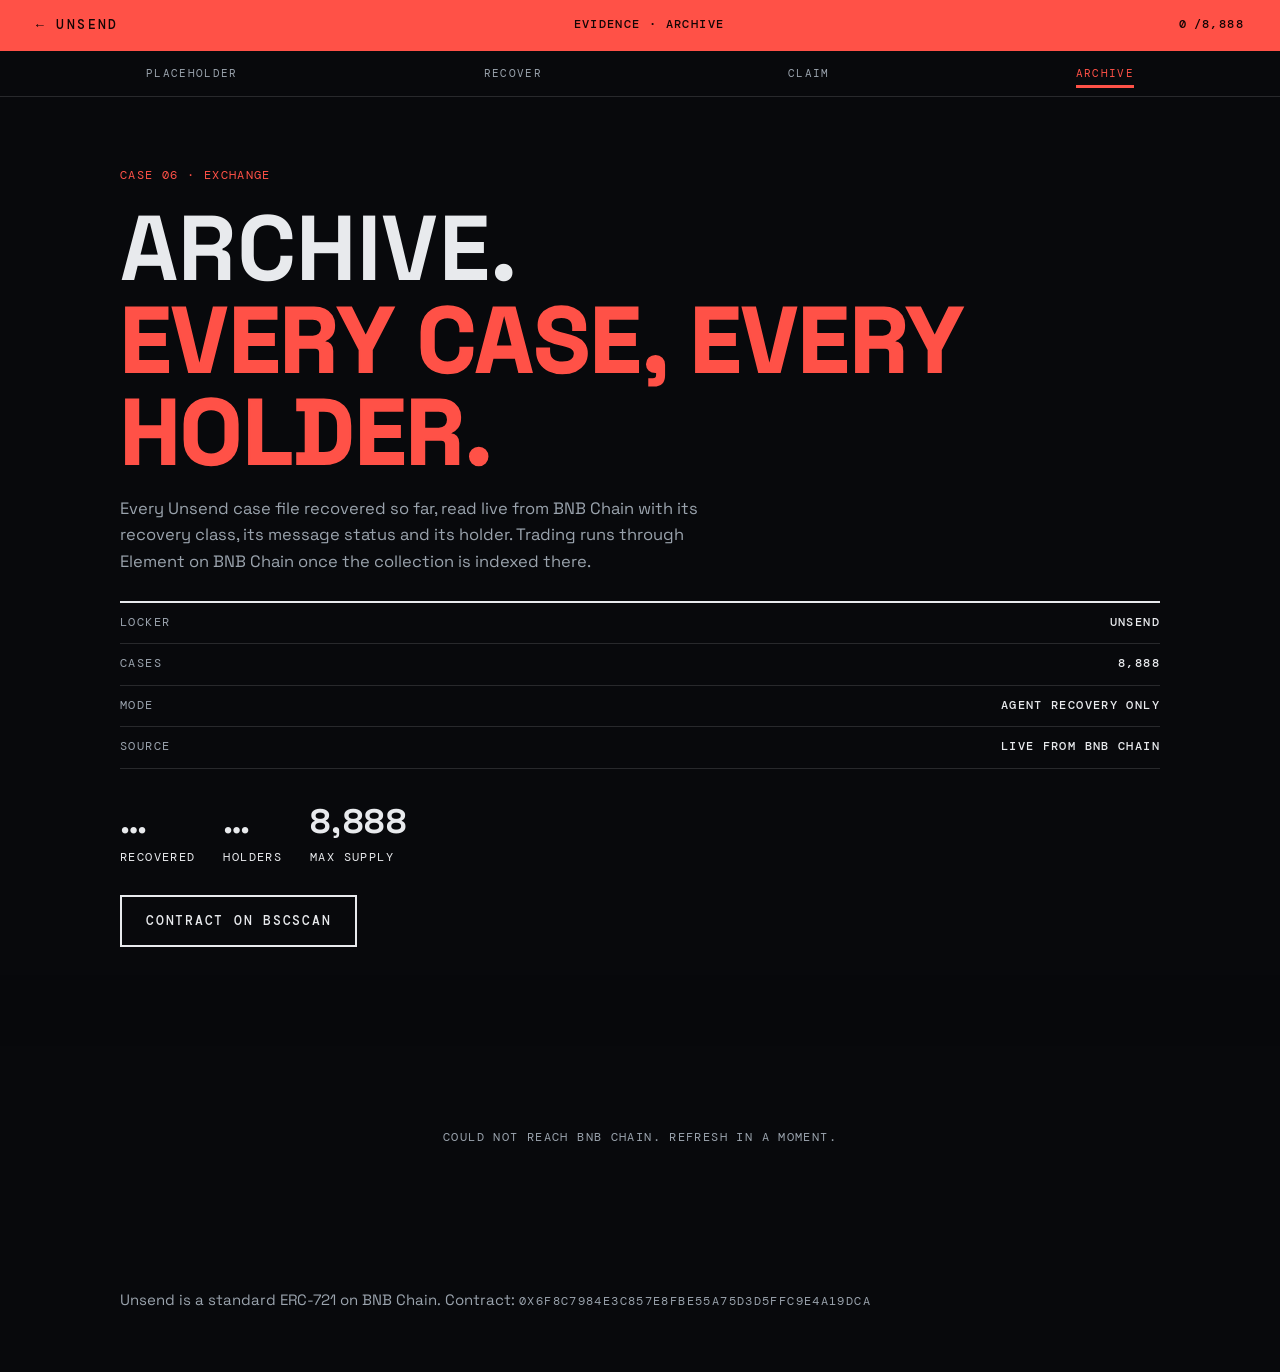
==== market.html @ 0ab35c06 "unsend.games static site for GitHub Pages (1/1)" ====
<!doctype html>
<html lang="en">
<head>
<meta charset="utf-8">
<meta name="viewport" content="width=device-width, initial-scale=1, viewport-fit=cover">
<title>Archive · Unsend</title>
<meta name="description" content="Unsend archive: every recovered case file, its recovery class, its message status and its owner, read live from BNB Chain.">
<meta name="theme-color" content="#08090C">
<meta property="og:title" content="Unsend Archive">
<meta property="og:description" content="Every recovered case, its verdict and its owner.">
<meta property="og:image" content="https://unsend.games/og.png">
<meta name="twitter:card" content="summary_large_image">
<link rel="icon" href="/favicon.svg" type="image/svg+xml">
<link rel="preconnect" href="https://fonts.googleapis.com"><link rel="preconnect" href="https://fonts.gstatic.com" crossorigin>
<link href="https://fonts.googleapis.com/css2?family=Space+Grotesk:wght@500;700&family=DM+Mono:ital,wght@0,400;0,500;1,400&display=swap" rel="stylesheet">
<link rel="stylesheet" href="/css/site.css">
<style>
.mk-head{padding:64px 20px 28px;max-width:1080px;margin:0 auto}
.mk-head h1{font-size:clamp(44px,11vw,92px);margin:14px 0 18px}
.mk-head p{max-width:620px;color:var(--mute)}
.mk-stats{display:flex;gap:28px;flex-wrap:wrap;margin-top:26px}
.mk-stats div b{display:block;font-family:var(--disp);font-weight:700;font-size:34px;color:var(--ink)}
.mk-tools{position:sticky;top:46px;z-index:10;background:rgba(8,9,12,.95);backdrop-filter:blur(8px);-webkit-backdrop-filter:blur(8px);border-top:1px solid var(--rule);border-bottom:1px solid var(--rule)}
.mk-tools .in{max-width:1080px;margin:0 auto;padding:12px 20px;display:flex;gap:10px;flex-wrap:wrap;align-items:center}
.mk-tools select{flex:1 1 30%;min-width:0}.mk-tools select,.mk-tools input{height:44px;border:1px solid var(--ink);background:var(--paper);font-family:var(--mono);font-size:12px;letter-spacing:.06em;padding:0 12px;color:var(--ink);border-radius:0}
.mk-tools input{flex:1 1 100%;min-width:0;font-size:16px}@media(min-width:760px){.mk-tools input{flex:1 1 220px;font-size:12px}.mk-tools select{flex:0 0 auto}}
.mk-grid{max-width:1080px;margin:0 auto;padding:18px 14px 60px;display:grid;grid-template-columns:repeat(2,1fr);gap:10px}@media(min-width:760px){.mk-grid{grid-template-columns:repeat(auto-fill,minmax(220px,1fr));gap:18px;padding:24px 20px 80px}}
.mk-card{background:var(--paper);border:1px solid var(--rule);display:flex;flex-direction:column}
.mk-card .art{aspect-ratio:1;background:#000;overflow:hidden}
.mk-card .art img{width:100%;height:100%;display:block;object-fit:cover}
.mk-card .meta{padding:10px 10px 2px}
.mk-card .meta h3{font-family:var(--mono);font-weight:500;font-size:16px;letter-spacing:.04em}
.mk-card .meta p{color:var(--mute);margin-top:4px}
.mk-card .acts{display:grid;grid-template-columns:1fr;gap:8px;padding:12px 14px 14px;margin-top:auto}
.mk-card .acts .btn{height:40px;padding:0 8px;font-size:10.5px}
@media(min-width:760px){.mk-card .meta{padding:14px 14px 4px}.mk-card .meta h3{font-size:18px}.mk-card .acts{grid-template-columns:1fr 1fr}}
.mk-empty{grid-column:1/-1;padding:60px 0;text-align:center;color:var(--mute)}
.mk-note{max-width:1080px;margin:0 auto;padding:0 20px 60px;color:var(--mute);font-size:15px}
</style>
</head>
<body>
<header class="tapebar">
  <a class="back" href="/">← UNSEND</a>
  <span class="mono">Evidence · Archive</span>
  <span class="count mono"><b id="barCount">0</b>/8,888</span>
</header>
<nav class="nav mono solo"><a href="/#placeholder">Placeholder</a><a href="/#recover">Recover</a><a href="/#claim">Claim</a><a href="/market" aria-current="page">Archive</a></nav>

<section class="mk-head">
  <span class="mono" style="color:var(--acc)">Case 06 · Exchange</span>
  <h1 class="display">Archive.<br><em class="outline">Every case, every holder.</em></h1>
  <p>Every Unsend case file recovered so far, read live from BNB Chain with its recovery class, its message status and its holder. Trading runs through Element on BNB Chain once the collection is indexed there.</p>
  <div class="casemeta mono">
    <div><span>Locker</span><b>UNSEND</b></div>
    <div><span>Cases</span><b>8,888</b></div>
    <div><span>Mode</span><b>Agent recovery only</b></div>
    <div><span>Source</span><b>Live from BNB Chain</b></div>
  </div>
  <div class="mk-stats mono">
    <div><b id="sMinted">…</b>Recovered</div>
    <div><b id="sOwners">…</b>Holders</div>
    <div><b>8,888</b>Max supply</div>
  </div>
  <div class="cta" style="margin-top:28px;display:flex;gap:10px;flex-wrap:wrap">
    <a class="btn line" href="https://bscscan.com/token/0x6f8C7984e3C857E8Fbe55A75D3d5FFc9E4a19DcA" target="_blank" rel="noopener">Contract on BscScan</a>
  </div>
</section>

<div class="mk-tools"><div class="in">
  <input id="q" placeholder="Search # or paste a wallet 0x…" autocomplete="off" spellcheck="false" aria-label="Search by id or wallet">
  <select id="fCls" aria-label="Recovery class"><option value="">All recoveries</option><option value="2">Restored</option><option value="1">Shard</option><option value="0">Ash</option></select>
  <select id="fPal" aria-label="Surface"><option value="">All surfaces</option></select>
  <select id="sort" aria-label="Sort"><option value="new">Newest</option><option value="old">Oldest</option></select>
</div></div>

<main class="mk-grid" id="grid"><div class="mk-empty mono">Reading BNB Chain…</div></main>
<p class="mk-note">Unsend is a standard ERC-721 on BNB Chain. Contract: <span class="mono">0x6f8C7984e3C857E8Fbe55A75D3d5FFc9E4a19DcA</span></p>

<script src="/js/art.js"></script>
<script src="/js/chain.js"></script>
<script>
const $ = (s) => document.querySelector(s);
let ALL = [];
const short = (a) => a.slice(0, 6) + '…' + a.slice(-4);
function opts(sel, vals) { [...new Set(vals)].sort().forEach((v) => { const o = document.createElement('option'); o.value = o.textContent = v; sel.appendChild(o); }); }
function render() {
  const q = $('#q').value.trim().toLowerCase(), f = $('#fCls').value, p = $('#fPal').value;
  let list = ALL.filter((x) => (f === '' || x.cls === Number(f)) && (!p || x.palette === p));
  if (q) list = /^0x[0-9a-f]{40}$/.test(q) ? list.filter((x) => x.owner.toLowerCase() === q) : list.filter((x) => String(x.id) === q.replace('#', '') || x.clsName.toLowerCase().includes(q) || x.msgLabel.toLowerCase().includes(q));
  list.sort((a, b) => $('#sort').value === 'old' ? a.id - b.id : b.id - a.id);
  const g = $('#grid'); g.innerHTML = '';
  if (!list.length) { g.innerHTML = '<div class="mk-empty mono">No case files match.</div>'; return; }
  for (const x of list) {
    const d = document.createElement('article'); d.className = 'mk-card rv';
    d.innerHTML = `<a class="art" href="https://bscscan.com/token/0x6f8C7984e3C857E8Fbe55A75D3d5FFc9E4a19DcA?a=${x.id}" target="_blank" rel="noopener"><img loading="lazy" src="${x.img}" alt="Unsend #${x.id}"></a>
      <div class="meta"><h3>UNSEND #${x.id}</h3><p class="mono">${x.clsName} · ${x.palette} · Recalled after ${x.recalled}</p><p class="mono">${x.msgLabel}</p><p class="mono">Holder <a href="https://bscscan.com/address/${x.owner}" target="_blank" rel="noopener">${short(x.owner)}</a></p></div>
      <div class="acts"><a class="btn line" href="${x.element}" target="_blank" rel="noopener">Element</a><a class="btn ink" href="https://bscscan.com/token/0x6f8C7984e3C857E8Fbe55A75D3d5FFc9E4a19DcA?a=${x.id}" target="_blank" rel="noopener">Inspect</a></div>`;
    g.appendChild(d);
  }
}
window.UnsendChain.market().then((j) => {
  ALL = j.items || []; $('#sMinted').textContent = j.minted.toLocaleString('en'); $('#sOwners').textContent = j.owners.toLocaleString('en'); $('#barCount').textContent = j.minted;
  opts($('#fPal'), ALL.map((x) => x.palette)); render();
  if (window.UnsendSmooth) window.UnsendSmooth();
}).catch(() => { $('#grid').innerHTML = '<div class="mk-empty mono">Could not reach BNB Chain. Refresh in a moment.</div>'; });
['#q', '#fCls', '#fPal', '#sort'].forEach((s) => $(s).addEventListener('input', render));
</script>
<script src="/js/smooth.js" defer></script>
</body>
</html>
---- css/site.css ----
:root{--bg:#08090C;--ink:#E8EAED;--paper:#0E1116;--mute:#9AA3AD;--rule:rgba(232,234,237,.14);--acc:#FF5147;--txt:#C3C9D1;--panel:#14181F;--disp:'Space Grotesk',system-ui,sans-serif;--mono:'DM Mono',ui-monospace,monospace}
*{box-sizing:border-box;margin:0;padding:0}
html{scroll-behavior:smooth;-webkit-text-size-adjust:100%}
body{background:var(--bg);color:var(--ink);font-family:var(--disp);font-size:16.5px;line-height:1.6;-webkit-font-smoothing:antialiased;overflow-x:hidden}
::selection{background:var(--acc);color:#140505}
a{color:inherit}
.mono{font-family:var(--mono);font-size:11.5px;letter-spacing:.12em;text-transform:uppercase}
.small{font-size:14px}
code{font-family:var(--mono);font-size:.85em;background:rgba(255,81,71,.13);padding:.1em .35em;color:var(--acc)}
.display{font-family:var(--disp);font-weight:700;text-transform:uppercase;letter-spacing:.005em;line-height:1}
.display em{font-style:normal;color:var(--acc)}

.notice{background:var(--acc);color:#140505;text-align:center;font-family:var(--mono);font-weight:500;font-size:11.5px;letter-spacing:.12em;text-transform:uppercase;padding:9px 14px;line-height:1.5}
.notice a{color:#140505;text-decoration:underline;text-underline-offset:3px}

.count{display:flex;align-items:center;gap:6px;color:var(--mute)}.count b{color:var(--acc);font-weight:500}
.count i{width:7px;height:7px;background:var(--acc);display:block;animation:blink 1.6s steps(2) infinite}
@keyframes blink{50%{opacity:.15}}

.hero{position:relative;padding:54px 20px 40px;overflow:hidden;border-bottom:1px solid var(--rule)}
.hero-in{position:relative;z-index:2;max-width:940px}
.hero h1{font-size:clamp(42px,11.5vw,104px)}
.lede{font-size:17px;line-height:1.65;max-width:560px;margin:22px 0 26px;color:var(--txt)}
.cta{display:flex;gap:10px;flex-wrap:wrap}
.btn{display:inline-flex;align-items:center;justify-content:center;height:52px;padding:0 24px;font-family:var(--mono);font-weight:500;font-size:12.5px;letter-spacing:.14em;text-transform:uppercase;text-decoration:none;border:2px solid var(--ink);cursor:pointer;transition:transform .15s,background .15s,color .15s;background:transparent;color:var(--ink)}
.btn:active{transform:translateY(1px)}
.btn.ink{background:var(--acc);border-color:var(--acc);color:#140505}.btn.ink:hover{background:transparent;color:var(--acc)}
.btn.line{background:transparent;color:var(--ink)}.btn.line:hover{background:var(--ink);color:var(--bg)}
.btn.sm{height:46px;padding:0 18px}
.hero-art{position:relative;z-index:2;margin-top:36px;border:2px solid var(--ink);max-width:760px;background:var(--paper)}
.hero-art img,.hero-art svg{display:block;width:100%;height:auto}
.hero-art figcaption{padding:10px 12px;border-top:1px solid var(--rule);color:var(--mute)}
.hero-foot{position:relative;z-index:2;display:flex;flex-wrap:wrap;gap:8px 22px;margin-top:34px;padding-top:14px;border-top:1px solid var(--rule);color:var(--mute)}

/* ---- interactive recovery demo ---- */
.demo{position:relative;z-index:2;margin-top:36px;max-width:760px;border:2px solid var(--ink);background:var(--paper)}
.demo-stage svg{display:block;width:100%;height:auto}
.demo-bar{display:flex;flex-wrap:wrap;gap:10px 16px;align-items:center;justify-content:space-between;padding:14px;border-top:1px solid var(--rule)}
.demo-meta{min-width:200px;flex:1}
.demo-note{color:var(--mute);font-size:14.5px;margin-top:2px}
.demo-note.hit{color:var(--acc);font-weight:700}
.demo.glitching{box-shadow:0 0 0 2px var(--acc)}
.demo.glitching .demo-stage svg{animation:glitch .5s steps(2,end)}
@keyframes glitch{0%{transform:translate(0)}15%{transform:translate(-7px,3px) skewX(-4deg)}35%{transform:translate(6px,-3px)}55%{transform:translate(-4px,1px) skewX(3deg)}75%{transform:translate(5px,2px)}100%{transform:translate(0)}}

.sec{padding:72px 20px;max-width:1080px;margin:0 auto;border-bottom:1px solid var(--rule)}
.sec.tape{--bg:#FF5147;--ink:#140505;--paper:#E8483E;--mute:#6E1712;--rule:rgba(20,5,5,.3);--txt:#330D0A;background:var(--acc);color:#140505;max-width:none;padding-left:max(20px,calc(50% - 540px));padding-right:max(20px,calc(50% - 540px))}
.sec.tape code{background:rgba(20,5,5,.14);color:#140505}
.sec.tape .btn{border-color:#140505;color:#140505}
.sec.tape .btn.ink{background:#140505;color:var(--acc)}
.sec.tape .btn.ink:hover{background:transparent;color:#140505}
.sec.tape .btn.line:hover{background:#140505;color:var(--acc)}
.art-no{color:var(--acc);margin-bottom:16px;display:flex;align-items:center;gap:12px;font-family:var(--mono);font-weight:500;font-size:11.5px;letter-spacing:.14em;text-transform:uppercase}
.sec.tape .art-no{color:#140505}
.art-no:after{content:"";height:2px;width:56px;background:var(--acc)}
.sec.tape .art-no:after{background:#140505}
.sec h2{font-size:clamp(29px,7vw,48px);margin-bottom:22px;max-width:840px}
.body{max-width:640px;font-size:16.5px;line-height:1.65;color:var(--txt)}
.body+.body{margin-top:14px}

.mockbubble{max-width:560px;margin:30px 0 6px;background:var(--panel);border:1px solid var(--rule);border-radius:18px;padding:22px 22px 20px}
.mockbubble .bar{display:block;width:46%;height:16px;border-radius:8px;background:rgba(154,163,173,.4);margin-bottom:12px}
.mockbubble .was{color:var(--mute);font-style:italic;font-size:15px}
.mockbubble .who{display:flex;justify-content:space-between;gap:12px;margin-top:16px;color:var(--mute)}

.forms{display:grid;grid-template-columns:1fr 1fr;gap:12px;margin:32px 0 24px}
.form{position:relative;background:var(--paper);border:1px solid var(--rule);overflow:hidden}
.form svg{display:block;width:100%;height:auto}
.form.shard:hover svg{animation:glitch .45s steps(2,end)}
.form figcaption{padding:12px 12px 14px}
.form figcaption b{display:block;font-family:var(--mono);font-weight:500;font-size:15px;letter-spacing:.06em;text-transform:uppercase;color:var(--ink)}
.form figcaption span{color:var(--mute);font-size:13.5px;line-height:1.4;display:block;margin-top:2px}
.pals{display:flex;flex-wrap:wrap;gap:8px}
.pal{border:1px solid var(--rule);padding:7px 11px;font-family:var(--mono);font-size:11px;letter-spacing:.12em;text-transform:uppercase;color:var(--mute)}

.slots{display:grid;grid-template-columns:repeat(2,1fr);gap:8px;margin:30px 0 8px}
.slot{border:1px solid var(--rule);padding:12px 12px 14px;min-height:76px}
.slot .no{color:var(--mute);font-family:var(--mono);font-size:10.5px;letter-spacing:.14em}
.slot .w{font-family:var(--mono);font-size:13.5px;letter-spacing:.02em;margin-top:7px;color:var(--mute);text-transform:none;line-height:1.45}
.slot.found{background:var(--acc);border-color:var(--acc)}
.slot.found .no{color:#6E1712}
.slot.found .w{color:#140505;font-weight:500}
@media(min-width:760px){.slots{grid-template-columns:repeat(3,1fr)}}

.ledger{margin:32px 0;border-top:2px solid var(--ink)}
.l-row{display:flex;justify-content:space-between;align-items:baseline;gap:16px;padding:14px 0;border-bottom:1px solid var(--rule)}
.l-row .k{color:var(--mute)}.l-row .v{font-size:20px;font-weight:700;white-space:nowrap}.l-row .v b{font-weight:700}
.l-row .v.mono{font-size:12px;color:var(--ink)}
.meter{position:relative;height:10px;margin:6px 0 4px;background:repeating-linear-gradient(90deg,rgba(154,163,173,.28) 0 1px,transparent 1px 10px)}
.meter div{height:100%;width:0;background:var(--acc);transition:width .8s}
.sec.tape .meter div{background:#140505}
.meter .tick{position:absolute;top:-4px;bottom:-4px;width:2px;background:var(--ink)}

.steps{list-style:none;margin:10px 0 28px}
.steps li{display:grid;grid-template-columns:44px 1fr;gap:6px;padding:18px 0;border-bottom:1px solid var(--rule)}
.steps li>span{color:var(--acc);font-weight:500;padding-top:3px}
.sec.tape .steps li>span{color:#140505}
.steps b{font-weight:700}
.code{border:2px solid var(--ink);background:var(--paper);margin-bottom:12px}
.code-top{display:flex;justify-content:space-between;align-items:center;padding:8px 8px 8px 14px;border-bottom:1px solid var(--rule);color:var(--mute)}
.code pre{font-family:var(--mono);font-size:12.5px;line-height:1.7;padding:16px 14px;overflow-x:auto;white-space:pre}
.code.dark{background:#000;color:#E8EAED;border-color:#000}
.code.dark .code-top{border-color:rgba(232,234,237,.25);color:#9AA3AD}
.code.dark .chip{color:#E8EAED;border-color:rgba(232,234,237,.4)}
.code.dark code{background:rgba(255,81,71,.16)}
.chip{font-family:var(--mono);font-size:11px;letter-spacing:.12em;text-transform:uppercase;background:transparent;border:1px solid var(--ink);color:var(--ink);padding:8px 12px;cursor:pointer}
.chip:hover{background:var(--ink);color:var(--bg)}
.caddr{color:inherit;text-decoration:underline;text-underline-offset:3px}
.check{margin-top:26px}
.check label{display:block;color:var(--mute);margin-bottom:8px}
.check-row{display:flex;gap:8px}
.check input{flex:1;min-width:0;height:46px;padding:0 12px;font-family:var(--mono);font-size:13px;background:var(--paper);border:1px solid var(--ink);color:var(--ink);outline:none}
.check input:focus{border-width:2px}
#whoOut,#workOut{margin-top:10px;text-transform:none;letter-spacing:.02em;min-height:1.4em}

.gallery{display:grid;grid-template-columns:1fr 1fr;gap:12px;margin-top:28px}
.gallery a{display:block;border:1px solid var(--rule);background:var(--paper);text-decoration:none;transition:transform .2s}
.gallery a:hover{transform:translateY(-3px)}
.gallery svg{display:block;width:100%;height:auto}
.empty{grid-column:1/-1;color:var(--mute);padding:40px 0;text-align:center;border:1px dashed var(--rule)}

details{border-bottom:1px solid var(--rule);max-width:760px}
summary{cursor:pointer;list-style:none;padding:20px 0;font-size:16.5px;font-weight:700;display:flex;justify-content:space-between;gap:16px}
summary::-webkit-details-marker{display:none}
summary:after{content:"+";font-family:var(--mono);color:var(--acc)}
details[open] summary:after{content:"−"}
details p{padding:0 0 22px;max-width:640px;color:var(--txt)}

.foot{display:flex;flex-wrap:wrap;gap:10px 24px;justify-content:space-between;padding:26px 20px 40px;max-width:1080px;margin:0 auto;color:var(--mute)}
.foot a{text-decoration:none}.foot a:hover{color:var(--acc)}

.rv{opacity:0;transform:translateY(14px);transition:opacity .7s,transform .7s}.rv.in{opacity:1;transform:none}

@media (min-width:760px){
  .hero{padding:84px 36px 48px}.sec{padding:110px 36px}
  .sec.tape{padding-left:max(36px,calc(50% - 540px));padding-right:max(36px,calc(50% - 540px))}
  .forms{grid-template-columns:repeat(4,1fr)}
  .gallery{grid-template-columns:repeat(4,1fr)}
  .foot{padding:30px 36px 50px}
}
@media (prefers-reduced-motion:reduce){*{animation:none!important;transition:none!important}}

.mk-pill{text-decoration:none;border:1px solid var(--ink);padding:7px 10px;color:var(--ink);white-space:nowrap;font-family:var(--mono);font-size:11px;letter-spacing:.12em;text-transform:uppercase}.mk-pill:hover{background:var(--acc);color:#140505;border-color:var(--acc)}

/* ---- mobile-first nav + smoothness ---- */
@view-transition{navigation:auto}
::view-transition-old(root),::view-transition-new(root){animation-duration:.28s;animation-timing-function:cubic-bezier(.2,.7,.2,1)}
html{scroll-padding-top:72px}
body{-webkit-tap-highlight-color:transparent;padding-bottom:calc(64px + env(safe-area-inset-bottom))}
a,button,.btn,summary,select{touch-action:manipulation}
.nav{display:flex;position:fixed;left:0;right:0;bottom:0;z-index:30;gap:0;justify-content:space-around;overflow-x:auto;scrollbar-width:none;padding:0 6px env(safe-area-inset-bottom);background:rgba(8,9,12,.96);backdrop-filter:blur(12px);-webkit-backdrop-filter:blur(12px);border-top:1px solid var(--acc)}
.nav::-webkit-scrollbar{display:none}
.nav a{flex:0 0 auto;display:flex;align-items:center;min-height:56px;padding:0 10px;position:relative;transition:color .2s;font-family:var(--mono);font-size:11px;letter-spacing:.12em;text-transform:uppercase;text-decoration:none;color:var(--mute)}
.nav a:hover{color:var(--acc)}
.nav a[aria-current="page"],.nav a.on{color:var(--acc)}
.nav a[aria-current="page"]:after,.nav a.on:after{content:"";position:absolute;left:10px;right:10px;top:0;height:3px;background:var(--acc)}
.mk-pill{display:none}
.rv{transition:opacity .8s cubic-bezier(.2,.7,.2,1),transform .8s cubic-bezier(.2,.7,.2,1)}
.btn,.chip,.mk-card,.gallery a,.form{transition:transform .25s cubic-bezier(.2,.7,.2,1),background .2s,color .2s,border-color .2s,box-shadow .25s}
.btn:active,.mk-card:active,.gallery a:active{transform:scale(.98)}
img.fade{opacity:0;transition:opacity .5s}img.fade.ok{opacity:1}
details p{animation:dIn .35s cubic-bezier(.2,.7,.2,1)}
@keyframes dIn{from{opacity:0;transform:translateY(-4px)}}
@media (min-width:760px){
  body{padding-bottom:0}
  .nav{position:static;background:none;backdrop-filter:none;-webkit-backdrop-filter:none;border:0;padding:0;gap:26px;overflow:visible}
  .nav a{min-height:0;padding:0;color:var(--mute)}
  .nav a[aria-current="page"]:after,.nav a.on:after{left:0;right:0;top:auto;bottom:-6px}
  .mk-pill{display:inline-block}
  .mk-card:hover,.gallery a:hover{transform:translateY(-3px)}
}

/* ---- page tops: wordmark masthead (home) and evidence tape (archive) ---- */
.mast{padding:18px 20px 0;border-bottom:1px solid var(--rule)}
.mast-top{display:flex;justify-content:space-between;align-items:center;gap:14px;color:var(--mute)}
.mast-word{display:flex;align-items:center;gap:.05em;font-family:var(--disp);font-weight:700;font-size:clamp(78px,20.5vw,224px);line-height:.95;margin:14px 0 6px;color:var(--ink);text-transform:uppercase}
.wm-bar{display:inline-block;width:1.52em;height:.58em;border-radius:.09em;background:linear-gradient(180deg,#B4BCC5,#878F99);box-shadow:inset 0 0 0 1px rgba(255,255,255,.1)}
.unsent-pill{display:inline-flex;align-items:center;gap:9px;margin:8px 0 20px;padding:9px 16px;border-radius:999px;background:var(--panel);border:1px solid var(--rule);color:var(--mute);font-family:var(--mono);font-size:12.5px;letter-spacing:.05em}
.unsent-pill i{width:8px;height:8px;border-radius:50%;background:var(--mute);display:block}
.redact{display:flex;gap:8px;align-items:center;padding:13px 20px;border-bottom:1px solid var(--rule);overflow:hidden}
.redact span{display:block;height:10px;background:#232830;border-radius:2px;flex:none}
.tapebar{position:sticky;top:0;z-index:20;display:flex;align-items:center;justify-content:space-between;gap:14px;padding:13px 20px;background:var(--acc);color:#140505}
.tapebar .back{font-family:var(--mono);font-weight:500;letter-spacing:.18em;text-decoration:none;font-size:13px;color:#140505}
.tapebar .mono{font-weight:500}
.tapebar .count{color:#140505}.tapebar .count b{color:#140505}
.outline{color:transparent;-webkit-text-stroke:2px var(--acc)}
.casemeta{margin-top:26px;border-top:2px solid var(--ink)}
.casemeta div{display:flex;justify-content:space-between;gap:16px;padding:11px 0;border-bottom:1px solid var(--rule)}
.casemeta span{color:var(--mute)}.casemeta b{font-weight:500;color:var(--ink)}
@media (min-width:760px){
  .mast{padding:26px 36px 0}
  .redact{padding:13px 36px}
  .tapebar{padding:15px 36px}
  .nav.solo{padding:14px 36px;border-bottom:1px solid var(--rule)}
}
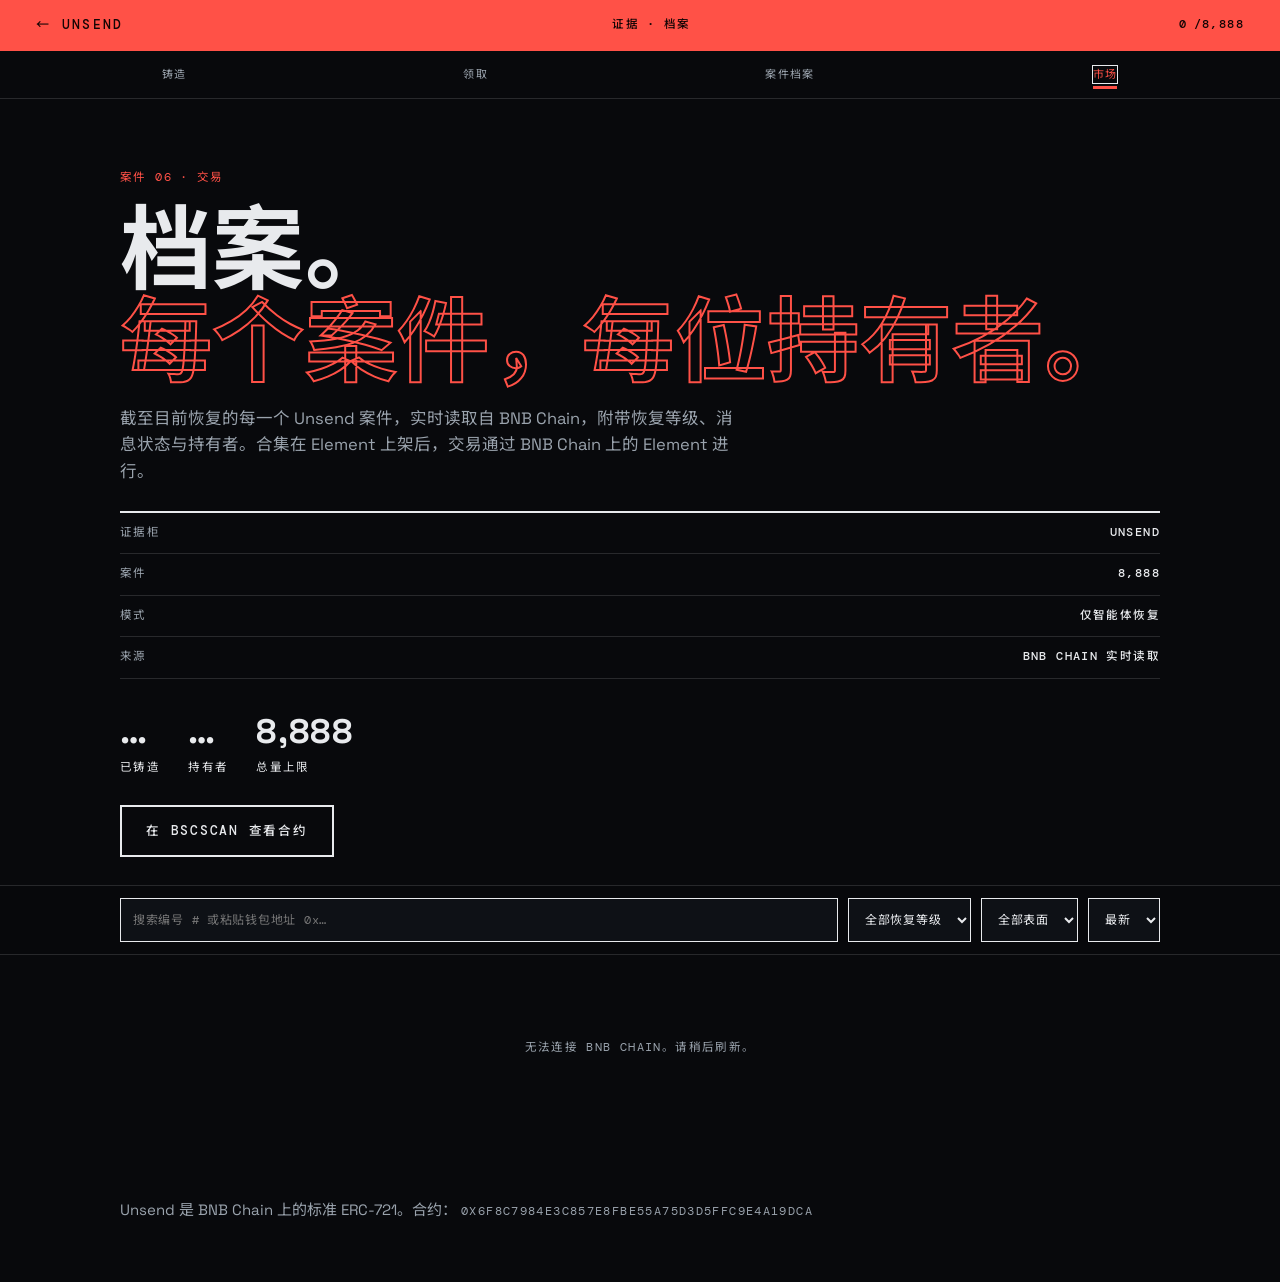
==== commit 126abb3c: "unsend.games static site for GitHub Pages (1/1)" ====
--- a/market.html
+++ b/market.html
@@ -1,18 +1,18 @@
 <!doctype html>
-<html lang="en">
+<html lang="zh-CN">
 <head>
 <meta charset="utf-8">
 <meta name="viewport" content="width=device-width, initial-scale=1, viewport-fit=cover">
-<title>Archive · Unsend</title>
-<meta name="description" content="Unsend archive: every recovered case file, its recovery class, its message status and its owner, read live from BNB Chain.">
+<title>档案 · Unsend</title>
+<meta name="description" content="Unsend 档案：每一个已恢复的案件、它的恢复等级、消息状态与持有者，实时读取自 BNB Chain。">
 <meta name="theme-color" content="#08090C">
-<meta property="og:title" content="Unsend Archive">
-<meta property="og:description" content="Every recovered case, its verdict and its owner.">
+<meta property="og:title" content="Unsend 档案">
+<meta property="og:description" content="每一个已恢复的案件、它的结论与持有者。">
 <meta property="og:image" content="https://unsend.games/og.png">
 <meta name="twitter:card" content="summary_large_image">
 <link rel="icon" href="/favicon.svg" type="image/svg+xml">
 <link rel="preconnect" href="https://fonts.googleapis.com"><link rel="preconnect" href="https://fonts.gstatic.com" crossorigin>
-<link href="https://fonts.googleapis.com/css2?family=Space+Grotesk:wght@500;700&family=DM+Mono:ital,wght@0,400;0,500;1,400&display=swap" rel="stylesheet">
+<link href="https://fonts.googleapis.com/css2?family=Space+Grotesk:wght@500;700&family=DM+Mono:ital,wght@0,400;0,500;1,400&family=Noto+Sans+SC:wght@400;700;900&display=swap" rel="stylesheet">
 <link rel="stylesheet" href="/css/site.css">
 <style>
 .mk-head{padding:64px 20px 28px;max-width:1080px;margin:0 auto}
@@ -41,40 +41,40 @@
 <body>
 <header class="tapebar">
   <a class="back" href="/">← UNSEND</a>
-  <span class="mono">Evidence · Archive</span>
+  <span class="mono">证据 · 档案</span>
   <span class="count mono"><b id="barCount">0</b>/8,888</span>
 </header>
-<nav class="nav mono solo"><a href="/#placeholder">Placeholder</a><a href="/#recover">Recover</a><a href="/#claim">Claim</a><a href="/market" aria-current="page">Archive</a></nav>
+<nav class="nav mono solo"><a href="/#recover">铸造</a><a href="/#claim">领取</a><a href="/case">案件档案</a><a href="/market" class="mk-pill" aria-current="page">市场</a></nav>
 
 <section class="mk-head">
-  <span class="mono" style="color:var(--acc)">Case 06 · Exchange</span>
-  <h1 class="display">Archive.<br><em class="outline">Every case, every holder.</em></h1>
-  <p>Every Unsend case file recovered so far, read live from BNB Chain with its recovery class, its message status and its holder. Trading runs through Element on BNB Chain once the collection is indexed there.</p>
+  <span class="mono" style="color:var(--acc)">案件 06 · 交易</span>
+  <h1 class="display">档案。<br><em class="outline">每个案件，每位持有者。</em></h1>
+  <p>截至目前恢复的每一个 Unsend 案件，实时读取自 BNB Chain，附带恢复等级、消息状态与持有者。合集在 Element 上架后，交易通过 BNB Chain 上的 Element 进行。</p>
   <div class="casemeta mono">
-    <div><span>Locker</span><b>UNSEND</b></div>
-    <div><span>Cases</span><b>8,888</b></div>
-    <div><span>Mode</span><b>Agent recovery only</b></div>
-    <div><span>Source</span><b>Live from BNB Chain</b></div>
+    <div><span>证据柜</span><b>UNSEND</b></div>
+    <div><span>案件</span><b>8,888</b></div>
+    <div><span>模式</span><b>仅智能体恢复</b></div>
+    <div><span>来源</span><b>BNB Chain 实时读取</b></div>
   </div>
   <div class="mk-stats mono">
-    <div><b id="sMinted">…</b>Recovered</div>
-    <div><b id="sOwners">…</b>Holders</div>
-    <div><b>8,888</b>Max supply</div>
+    <div><b id="sMinted">…</b>已铸造</div>
+    <div><b id="sOwners">…</b>持有者</div>
+    <div><b>8,888</b>总量上限</div>
   </div>
   <div class="cta" style="margin-top:28px;display:flex;gap:10px;flex-wrap:wrap">
-    <a class="btn line" href="https://bscscan.com/token/0x6f8C7984e3C857E8Fbe55A75D3d5FFc9E4a19DcA" target="_blank" rel="noopener">Contract on BscScan</a>
+    <a class="btn line" href="https://bscscan.com/token/0x6f8C7984e3C857E8Fbe55A75D3d5FFc9E4a19DcA" target="_blank" rel="noopener">在 BscScan 查看合约</a>
   </div>
 </section>
 
 <div class="mk-tools"><div class="in">
-  <input id="q" placeholder="Search # or paste a wallet 0x…" autocomplete="off" spellcheck="false" aria-label="Search by id or wallet">
-  <select id="fCls" aria-label="Recovery class"><option value="">All recoveries</option><option value="2">Restored</option><option value="1">Shard</option><option value="0">Ash</option></select>
-  <select id="fPal" aria-label="Surface"><option value="">All surfaces</option></select>
-  <select id="sort" aria-label="Sort"><option value="new">Newest</option><option value="old">Oldest</option></select>
+  <input id="q" placeholder="搜索编号 # 或粘贴钱包地址 0x…" autocomplete="off" spellcheck="false" aria-label="按编号或钱包搜索">
+  <select id="fCls" aria-label="恢复等级"><option value="">全部恢复等级</option><option value="2">已恢复</option><option value="1">碎片</option><option value="0">灰烬</option></select>
+  <select id="fPal" aria-label="表面"><option value="">全部表面</option></select>
+  <select id="sort" aria-label="排序"><option value="new">最新</option><option value="old">最早</option></select>
 </div></div>
 
-<main class="mk-grid" id="grid"><div class="mk-empty mono">Reading BNB Chain…</div></main>
-<p class="mk-note">Unsend is a standard ERC-721 on BNB Chain. Contract: <span class="mono">0x6f8C7984e3C857E8Fbe55A75D3d5FFc9E4a19DcA</span></p>
+<main class="mk-grid" id="grid"><div class="mk-empty mono">正在读取 BNB Chain…</div></main>
+<p class="mk-note">Unsend 是 BNB Chain 上的标准 ERC-721。合约： <span class="mono">0x6f8C7984e3C857E8Fbe55A75D3d5FFc9E4a19DcA</span></p>
 
 <script src="/js/art.js"></script>
 <script src="/js/chain.js"></script>
@@ -89,12 +89,12 @@
   if (q) list = /^0x[0-9a-f]{40}$/.test(q) ? list.filter((x) => x.owner.toLowerCase() === q) : list.filter((x) => String(x.id) === q.replace('#', '') || x.clsName.toLowerCase().includes(q) || x.msgLabel.toLowerCase().includes(q));
   list.sort((a, b) => $('#sort').value === 'old' ? a.id - b.id : b.id - a.id);
   const g = $('#grid'); g.innerHTML = '';
-  if (!list.length) { g.innerHTML = '<div class="mk-empty mono">No case files match.</div>'; return; }
+  if (!list.length) { g.innerHTML = '<div class="mk-empty mono">没有符合条件的案件。</div>'; return; }
   for (const x of list) {
     const d = document.createElement('article'); d.className = 'mk-card rv';
     d.innerHTML = `<a class="art" href="https://bscscan.com/token/0x6f8C7984e3C857E8Fbe55A75D3d5FFc9E4a19DcA?a=${x.id}" target="_blank" rel="noopener"><img loading="lazy" src="${x.img}" alt="Unsend #${x.id}"></a>
-      <div class="meta"><h3>UNSEND #${x.id}</h3><p class="mono">${x.clsName} · ${x.palette} · Recalled after ${x.recalled}</p><p class="mono">${x.msgLabel}</p><p class="mono">Holder <a href="https://bscscan.com/address/${x.owner}" target="_blank" rel="noopener">${short(x.owner)}</a></p></div>
-      <div class="acts"><a class="btn line" href="${x.element}" target="_blank" rel="noopener">Element</a><a class="btn ink" href="https://bscscan.com/token/0x6f8C7984e3C857E8Fbe55A75D3d5FFc9E4a19DcA?a=${x.id}" target="_blank" rel="noopener">Inspect</a></div>`;
+      <div class="meta"><h3>UNSEND #${x.id}</h3><p class="mono">${x.clsName} · ${x.palette} · 撤回时间 ${x.recalled}</p><p class="mono">${x.msgLabel}</p><p class="mono">持有者 <a href="https://bscscan.com/address/${x.owner}" target="_blank" rel="noopener">${short(x.owner)}</a></p></div>
+      <div class="acts"><a class="btn line" href="${x.element}" target="_blank" rel="noopener">Element</a><a class="btn ink" href="https://bscscan.com/token/0x6f8C7984e3C857E8Fbe55A75D3d5FFc9E4a19DcA?a=${x.id}" target="_blank" rel="noopener">查看</a></div>`;
     g.appendChild(d);
   }
 }
@@ -102,7 +102,7 @@
   ALL = j.items || []; $('#sMinted').textContent = j.minted.toLocaleString('en'); $('#sOwners').textContent = j.owners.toLocaleString('en'); $('#barCount').textContent = j.minted;
   opts($('#fPal'), ALL.map((x) => x.palette)); render();
   if (window.UnsendSmooth) window.UnsendSmooth();
-}).catch(() => { $('#grid').innerHTML = '<div class="mk-empty mono">Could not reach BNB Chain. Refresh in a moment.</div>'; });
+}).catch(() => { $('#grid').innerHTML = '<div class="mk-empty mono">无法连接 BNB Chain。请稍后刷新。</div>'; });
 ['#q', '#fCls', '#fPal', '#sort'].forEach((s) => $(s).addEventListener('input', render));
 </script>
 <script src="/js/smooth.js" defer></script>
--- a/css/site.css
+++ b/css/site.css
@@ -1,4 +1,4 @@
-:root{--bg:#08090C;--ink:#E8EAED;--paper:#0E1116;--mute:#9AA3AD;--rule:rgba(232,234,237,.14);--acc:#FF5147;--txt:#C3C9D1;--panel:#14181F;--disp:'Space Grotesk',system-ui,sans-serif;--mono:'DM Mono',ui-monospace,monospace}
+:root{--bg:#08090C;--ink:#E8EAED;--paper:#0E1116;--mute:#9AA3AD;--rule:rgba(232,234,237,.14);--acc:#FF5147;--txt:#C3C9D1;--panel:#14181F;--disp:'Space Grotesk',"Noto Sans SC",system-ui,sans-serif;--mono:'DM Mono',"Noto Sans SC",ui-monospace,monospace}
 *{box-sizing:border-box;margin:0;padding:0}
 html{scroll-behavior:smooth;-webkit-text-size-adjust:100%}
 body{background:var(--bg);color:var(--ink);font-family:var(--disp);font-size:16.5px;line-height:1.6;-webkit-font-smoothing:antialiased;overflow-x:hidden}
@@ -183,7 +183,8 @@
 .tapebar .back{font-family:var(--mono);font-weight:500;letter-spacing:.18em;text-decoration:none;font-size:13px;color:#140505}
 .tapebar .mono{font-weight:500}
 .tapebar .count{color:#140505}.tapebar .count b{color:#140505}
-.outline{color:transparent;-webkit-text-stroke:2px var(--acc)}
+.outline{color:transparent;-webkit-text-fill-color:transparent;-webkit-text-stroke:2px var(--acc)}
+.display em.outline{color:transparent;-webkit-text-fill-color:transparent}
 .casemeta{margin-top:26px;border-top:2px solid var(--ink)}
 .casemeta div{display:flex;justify-content:space-between;gap:16px;padding:11px 0;border-bottom:1px solid var(--rule)}
 .casemeta span{color:var(--mute)}.casemeta b{font-weight:500;color:var(--ink)}
